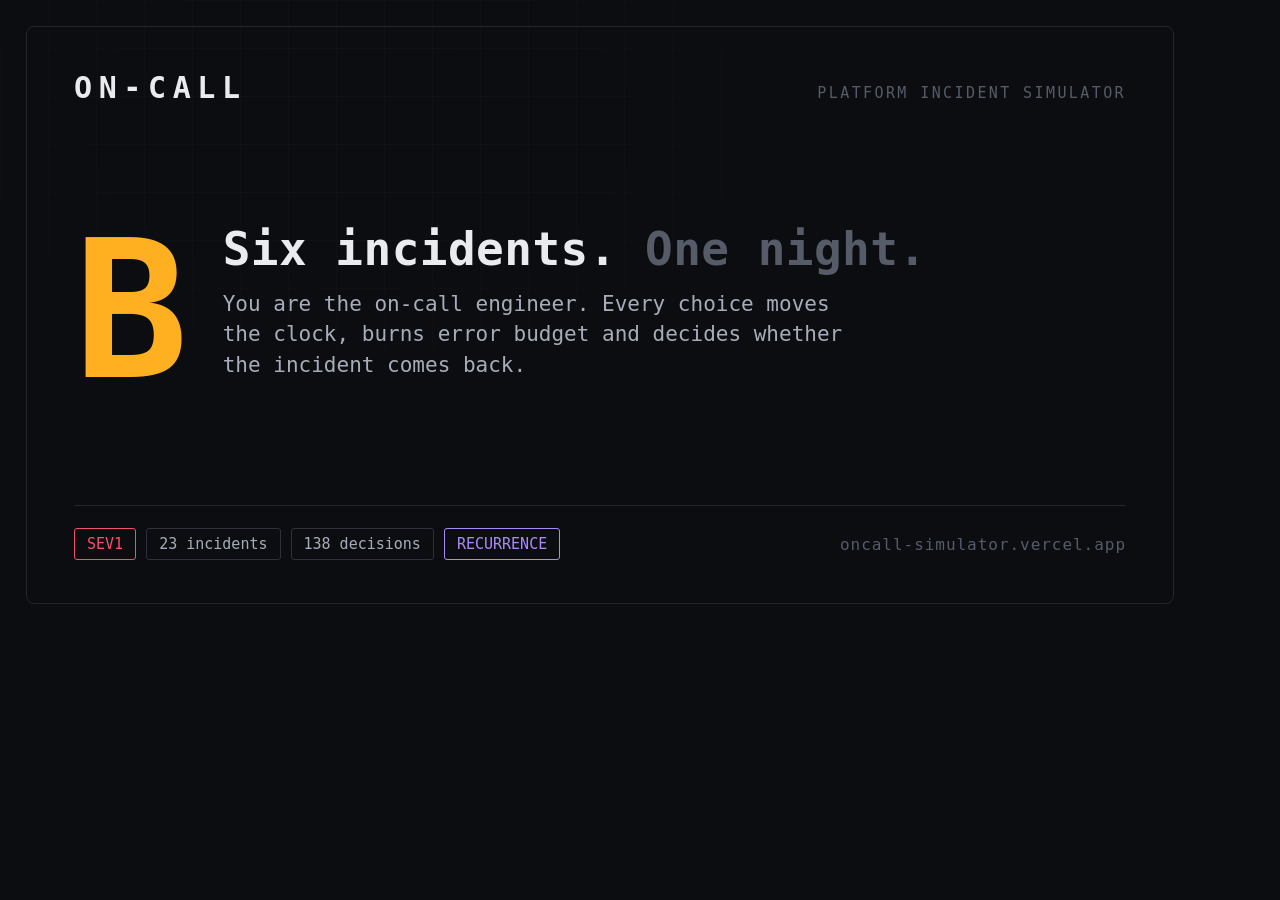
==== assets/og-card.html @ 0956c798 "ON-CALL v2: 23 incidents, recurrence mechanic, seeded shifts, test harness" ====
<!DOCTYPE html>
<html lang="en">
<head>
<meta charset="utf-8">
<title>ON-CALL — social card</title>
<style>
  @font-face { font-family: mono; src: local("SF Mono"), local("Menlo"), local("Consolas"); }
  * { margin: 0; padding: 0; box-sizing: border-box; }
  html, body { width: 1200px; height: 630px; overflow: hidden; }
  body {
    background: #0c0d11;
    color: #e9ebef;
    font-family: ui-monospace, "SF Mono", Menlo, Consolas, monospace;
    position: relative;
  }
  .grid {
    position: absolute; inset: 0;
    background-image:
      linear-gradient(rgba(255,255,255,0.022) 1px, transparent 1px),
      linear-gradient(90deg, rgba(255,255,255,0.022) 1px, transparent 1px);
    background-size: 48px 48px;
    mask-image: radial-gradient(ellipse 70% 80% at 30% 20%, black, transparent 78%);
  }
  .frame { position: absolute; inset: 26px; border: 1px solid #23262f; border-radius: 8px; }
  .inner { position: absolute; inset: 26px; padding: 44px 48px; display: flex; flex-direction: column; justify-content: space-between; }
  .top { display: flex; align-items: baseline; justify-content: space-between; }
  h1 { font-size: 30px; letter-spacing: 0.22em; font-weight: 700; }
  .tagline { color: #555c68; font-size: 15px; letter-spacing: 0.16em; text-transform: uppercase; }
  .hero { display: flex; align-items: flex-end; gap: 40px; }
  .big { font-size: 190px; line-height: 0.78; font-weight: 700; color: #ffb020; letter-spacing: -0.03em; }
  .stack { padding-bottom: 6px; }
  .line1 { font-size: 46px; line-height: 1.1; font-weight: 700; letter-spacing: 0.01em; }
  .line1 .dim { color: #555c68; }
  .line2 { margin-top: 14px; color: #a7adb8; font-size: 21px; line-height: 1.45; max-width: 640px; }
  .bottom { display: flex; align-items: center; justify-content: space-between; border-top: 1px solid #23262f; padding-top: 22px; }
  .chips { display: flex; gap: 10px; }
  .chip { border: 1px solid #2d313b; color: #a7adb8; font-size: 15px; padding: 6px 12px; border-radius: 3px; }
  .chip.sev { color: #f0526b; border-color: #f0526b; }
  .chip.rec { color: #a98bf5; border-color: #a98bf5; }
  .url { color: #555c68; font-size: 16px; letter-spacing: 0.06em; }
</style>
</head>
<body>
  <div class="grid"></div>
  <div class="frame"></div>
  <div class="inner">
    <div class="top">
      <h1>ON&#8209;CALL</h1>
      <div class="tagline">platform incident simulator</div>
    </div>

    <div class="hero">
      <div class="big">B</div>
      <div class="stack">
        <div class="line1">Six incidents. <span class="dim">One night.</span></div>
        <div class="line2">You are the on-call engineer. Every choice moves the clock, burns error budget and decides whether the incident comes back.</div>
      </div>
    </div>

    <div class="bottom">
      <div class="chips">
        <span class="chip sev">SEV1</span>
        <span class="chip">23 incidents</span>
        <span class="chip">138 decisions</span>
        <span class="chip rec">RECURRENCE</span>
      </div>
      <div class="url">oncall-simulator.vercel.app</div>
    </div>
  </div>
</body>
</html>
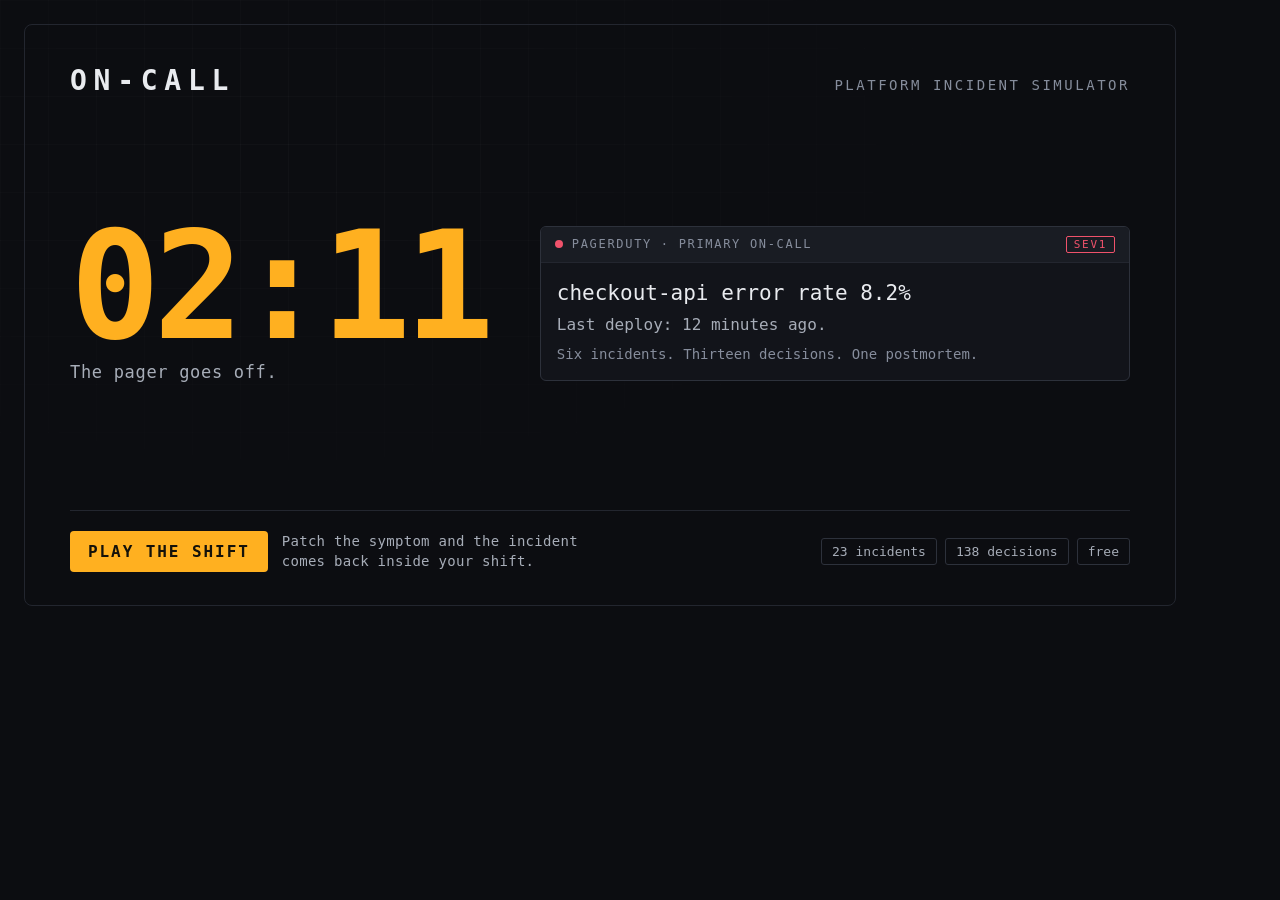
==== commit d7b7484a: "fix: audit wave 1 — shuffled answer positions, closure-weighted grade, recurrence context, a11y cont" ====
--- a/assets/og-card.html
+++ b/assets/og-card.html
@@ -4,7 +4,6 @@
 <meta charset="utf-8">
 <title>ON-CALL — social card</title>
 <style>
-  @font-face { font-family: mono; src: local("SF Mono"), local("Menlo"), local("Consolas"); }
   * { margin: 0; padding: 0; box-sizing: border-box; }
   html, body { width: 1200px; height: 630px; overflow: hidden; }
   body {
@@ -19,25 +18,42 @@
       linear-gradient(rgba(255,255,255,0.022) 1px, transparent 1px),
       linear-gradient(90deg, rgba(255,255,255,0.022) 1px, transparent 1px);
     background-size: 48px 48px;
-    mask-image: radial-gradient(ellipse 70% 80% at 30% 20%, black, transparent 78%);
+    mask-image: radial-gradient(ellipse 80% 80% at 25% 25%, black, transparent 80%);
   }
-  .frame { position: absolute; inset: 26px; border: 1px solid #23262f; border-radius: 8px; }
-  .inner { position: absolute; inset: 26px; padding: 44px 48px; display: flex; flex-direction: column; justify-content: space-between; }
+  .frame { position: absolute; inset: 24px; border: 1px solid #23262f; border-radius: 8px; }
+  .inner { position: absolute; inset: 24px; padding: 40px 46px 34px; display: flex; flex-direction: column; justify-content: space-between; }
   .top { display: flex; align-items: baseline; justify-content: space-between; }
-  h1 { font-size: 30px; letter-spacing: 0.22em; font-weight: 700; }
-  .tagline { color: #555c68; font-size: 15px; letter-spacing: 0.16em; text-transform: uppercase; }
-  .hero { display: flex; align-items: flex-end; gap: 40px; }
-  .big { font-size: 190px; line-height: 0.78; font-weight: 700; color: #ffb020; letter-spacing: -0.03em; }
-  .stack { padding-bottom: 6px; }
-  .line1 { font-size: 46px; line-height: 1.1; font-weight: 700; letter-spacing: 0.01em; }
-  .line1 .dim { color: #555c68; }
-  .line2 { margin-top: 14px; color: #a7adb8; font-size: 21px; line-height: 1.45; max-width: 640px; }
-  .bottom { display: flex; align-items: center; justify-content: space-between; border-top: 1px solid #23262f; padding-top: 22px; }
-  .chips { display: flex; gap: 10px; }
-  .chip { border: 1px solid #2d313b; color: #a7adb8; font-size: 15px; padding: 6px 12px; border-radius: 3px; }
-  .chip.sev { color: #f0526b; border-color: #f0526b; }
-  .chip.rec { color: #a98bf5; border-color: #a98bf5; }
-  .url { color: #555c68; font-size: 16px; letter-spacing: 0.06em; }
+  h1 { font-size: 28px; letter-spacing: 0.24em; font-weight: 700; }
+  .tagline { color: #868d9c; font-size: 14px; letter-spacing: 0.18em; text-transform: uppercase; }
+
+  .mid { display: flex; align-items: center; gap: 52px; }
+  .clock { flex-shrink: 0; }
+  .clock .time { font-size: 150px; line-height: 0.82; font-weight: 700; color: #ffb020; letter-spacing: -0.045em; }
+  .clock .cap { color: #a7adb8; font-size: 17px; margin-top: 14px; letter-spacing: 0.04em; }
+
+  .pagecard { flex: 1; border: 1px solid #2d313b; border-radius: 6px; overflow: hidden; background: #12141a; }
+  .pagebar {
+    display: flex; align-items: center; gap: 9px;
+    padding: 9px 14px; border-bottom: 1px solid #23262f; background: #191c23;
+    font-size: 12px; letter-spacing: 0.14em; text-transform: uppercase; color: #868d9c;
+  }
+  .dot { width: 8px; height: 8px; border-radius: 50%; background: #f0526b; }
+  .sev1 { margin-left: auto; border: 1px solid #f0526b; color: #f0526b; border-radius: 2px; padding: 1px 7px; font-size: 11px; }
+  .pagebody { padding: 16px 16px 18px; }
+  .l1 { font-size: 21px; line-height: 1.35; }
+  .l2 { font-size: 16px; color: #a7adb8; margin-top: 8px; }
+  .l3 { font-size: 14px; color: #868d9c; margin-top: 12px; }
+
+  .bottom { display: flex; align-items: center; justify-content: space-between; border-top: 1px solid #23262f; padding-top: 20px; }
+  .cta { display: flex; align-items: center; gap: 14px; }
+  .play {
+    background: #ffb020; color: #14120a; font-weight: 700;
+    font-size: 16px; letter-spacing: 0.12em; text-transform: uppercase;
+    padding: 11px 18px; border-radius: 4px;
+  }
+  .cta .sub { color: #a7adb8; font-size: 14px; letter-spacing: 0.02em; max-width: 330px; line-height: 1.4; }
+  .chips { display: flex; gap: 8px; }
+  .chip { border: 1px solid #2d313b; color: #a7adb8; font-size: 13px; padding: 5px 10px; border-radius: 3px; }
 </style>
 </head>
 <body>
@@ -49,22 +65,31 @@
       <div class="tagline">platform incident simulator</div>
     </div>
 
-    <div class="hero">
-      <div class="big">B</div>
-      <div class="stack">
-        <div class="line1">Six incidents. <span class="dim">One night.</span></div>
-        <div class="line2">You are the on-call engineer. Every choice moves the clock, burns error budget and decides whether the incident comes back.</div>
+    <div class="mid">
+      <div class="clock">
+        <div class="time">02:11</div>
+        <div class="cap">The pager goes off.</div>
+      </div>
+      <div class="pagecard">
+        <div class="pagebar"><span class="dot"></span> PagerDuty &middot; primary on-call <span class="sev1">SEV1</span></div>
+        <div class="pagebody">
+          <div class="l1">checkout-api error rate 8.2%</div>
+          <div class="l2">Last deploy: 12 minutes ago.</div>
+          <div class="l3">Six incidents. Thirteen decisions. One postmortem.</div>
+        </div>
       </div>
     </div>
 
     <div class="bottom">
+      <div class="cta">
+        <span class="play">Play the shift</span>
+        <span class="sub">Patch the symptom and the incident comes back inside your shift.</span>
+      </div>
       <div class="chips">
-        <span class="chip sev">SEV1</span>
         <span class="chip">23 incidents</span>
         <span class="chip">138 decisions</span>
-        <span class="chip rec">RECURRENCE</span>
+        <span class="chip">free</span>
       </div>
-      <div class="url">oncall-simulator.vercel.app</div>
     </div>
   </div>
 </body>
